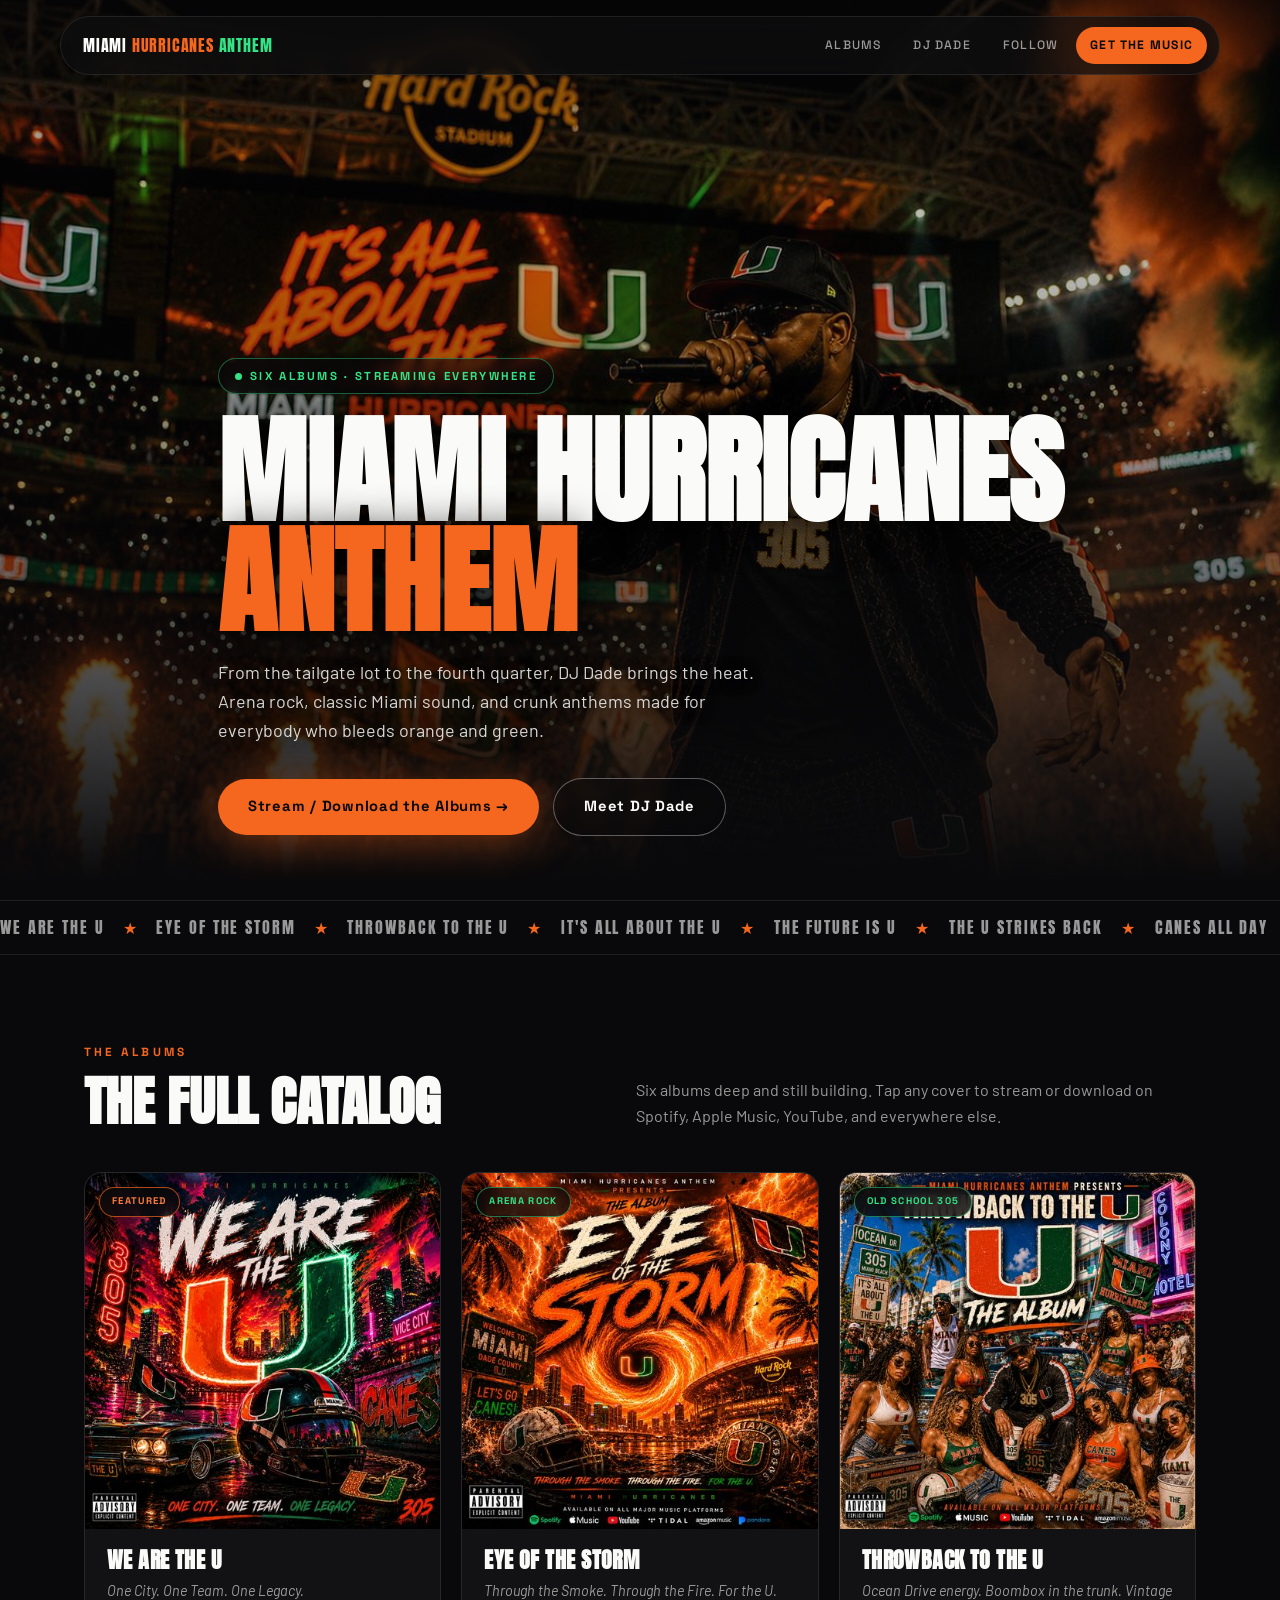
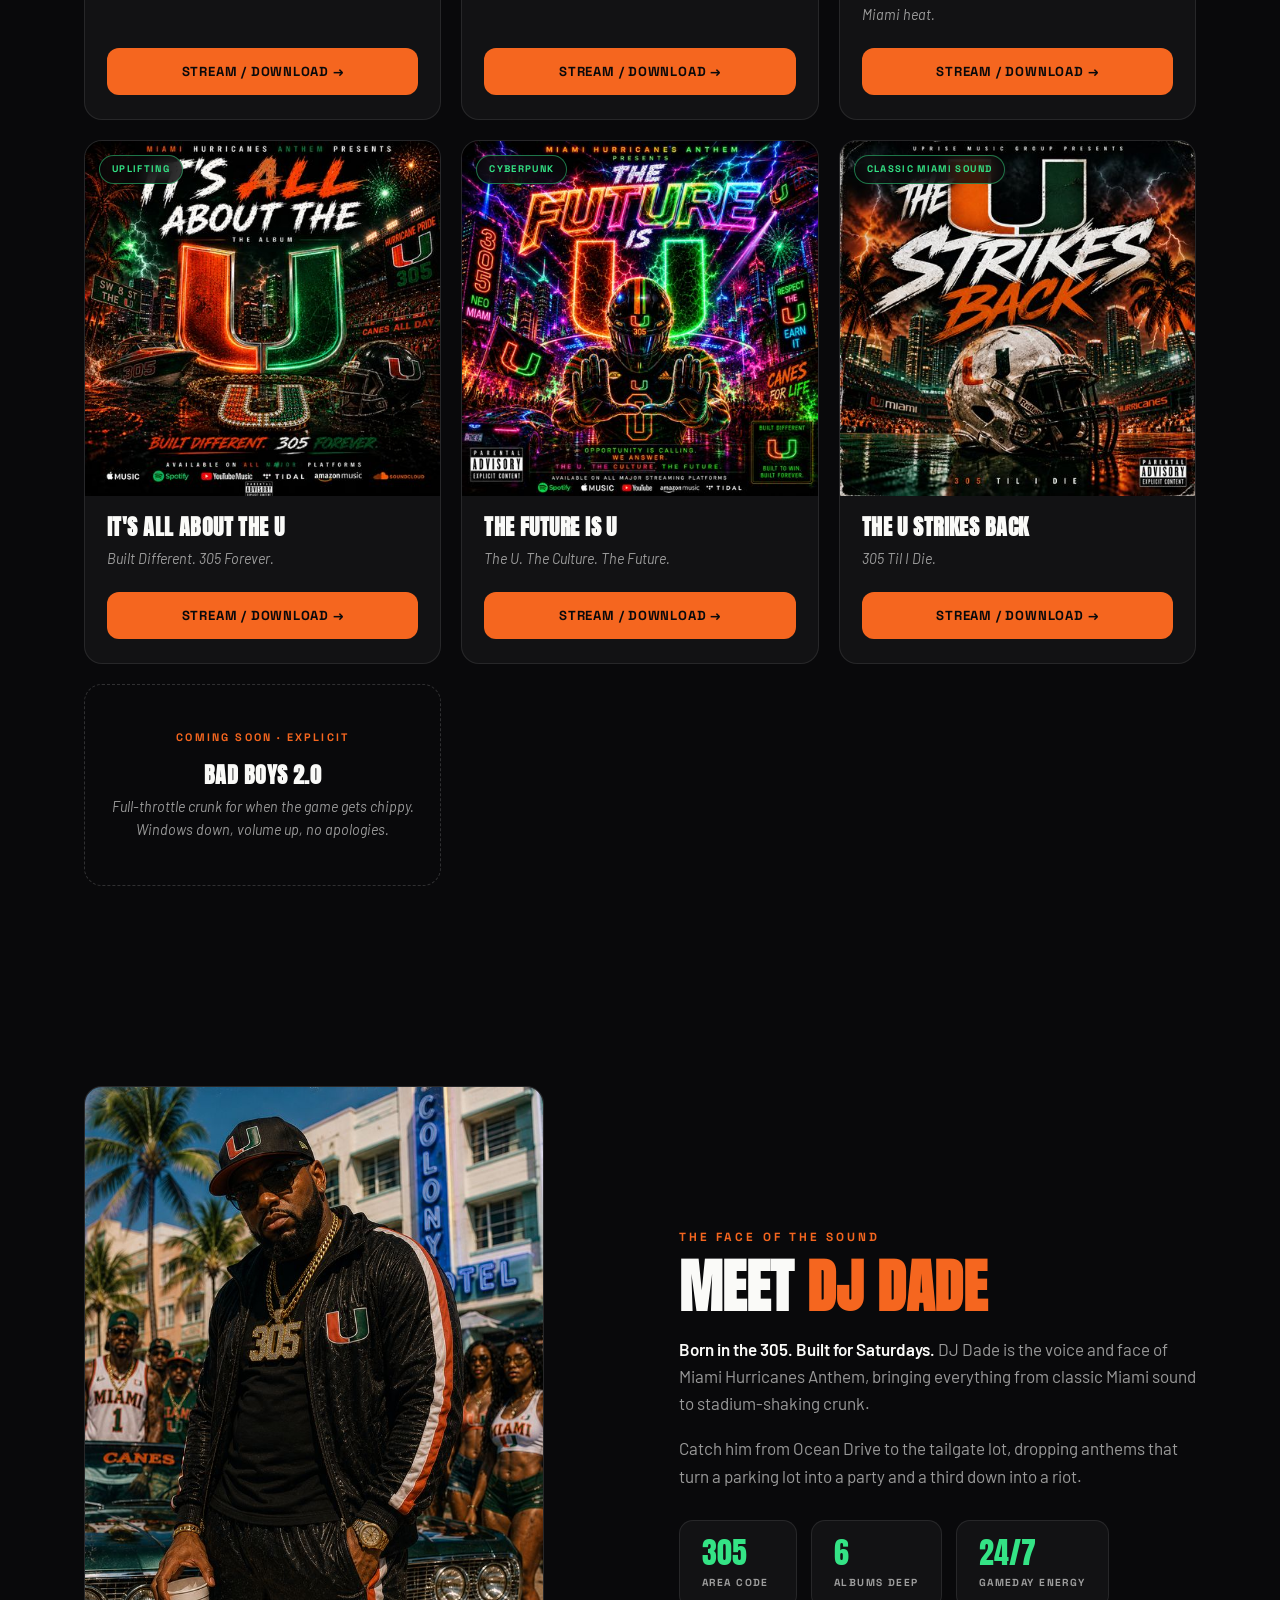
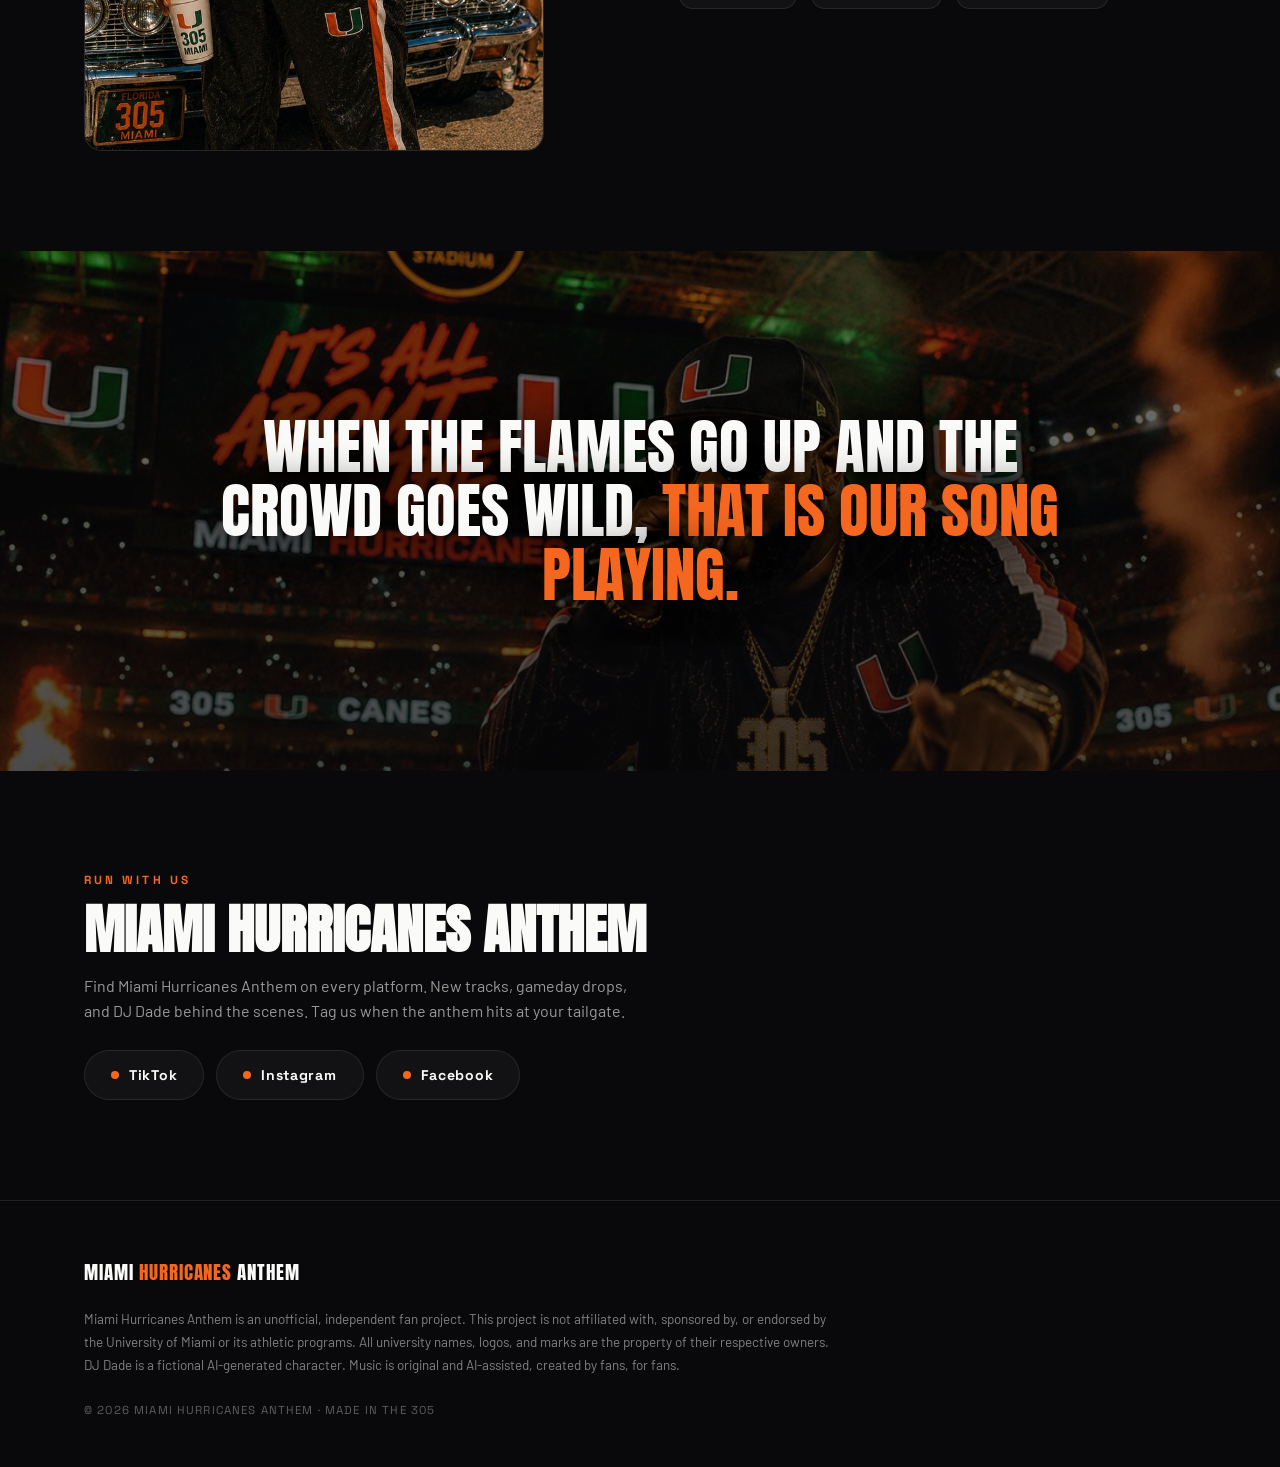
==== Index.html @ da879d1c "Add files via upload" ====
<!DOCTYPE html>
<html lang="en">
<head>
<meta charset="UTF-8">
<meta name="viewport" content="width=device-width, initial-scale=1.0">
<title>Miami Hurricanes Anthem — Gameday Anthems from the 305</title>
<meta name="description" content="Miami Hurricanes Anthem is the soundtrack of Canes gameday. Six albums of anthems from DJ Dade. Stream and download on all major platforms.">
<link rel="preconnect" href="https://fonts.googleapis.com">
<link rel="preconnect" href="https://fonts.gstatic.com" crossorigin>
<link href="https://fonts.googleapis.com/css2?family=Anton&family=Barlow:ital,wght@0,400;0,500;0,600;0,700;1,400&family=Space+Grotesk:wght@500;700&display=swap" rel="stylesheet">
<style>
  :root {
    --ink: #FAFAF8;
    --bg: #09090B;                 /* true black */
    --panel: #121214;
    --panel-2: #1A1A1D;
    --line: rgba(255, 255, 255, 0.09);
    --orange: #F5661F;
    --orange-hot: #FF7E3D;
    --green: #1FAE5E;
    --green-neon: #34E385;
    --muted: rgba(250, 250, 248, 0.6);
    --display: 'Anton', Impact, sans-serif;
    --body: 'Barlow', -apple-system, sans-serif;
    --utility: 'Space Grotesk', monospace;
    --max: 1160px;
    --radius: 18px;
  }

  * { margin: 0; padding: 0; box-sizing: border-box; }
  html { scroll-behavior: smooth; }
  body {
    background: var(--bg);
    color: var(--ink);
    font-family: var(--body);
    font-size: 17px;
    line-height: 1.6;
    overflow-x: hidden;
    -webkit-font-smoothing: antialiased;
  }
  ::selection { background: var(--orange); color: var(--bg); }
  a { color: inherit; }
  img { display: block; max-width: 100%; }
  .wrap { max-width: var(--max); margin: 0 auto; padding: 0 24px; }
  section, .anchor-target { scroll-margin-top: 88px; }

  /* ---------- NAV ---------- */
  nav {
    position: fixed; top: 16px; left: 0; right: 0; z-index: 50;
    pointer-events: none;
  }
  .nav-inner {
    pointer-events: auto;
    max-width: var(--max); margin: 0 auto;
    display: flex; align-items: center; justify-content: space-between; gap: 16px;
    background: rgba(14, 14, 16, 0.72);
    backdrop-filter: blur(16px);
    border: 1px solid var(--line);
    border-radius: 999px;
    padding: 10px 12px 10px 22px;
    margin-left: 24px; margin-right: 24px;
  }
  @media (min-width: 1220px) { .nav-inner { margin-left: auto; margin-right: auto; } }
  .nav-brand {
    font-family: var(--display);
    font-size: 1rem;
    letter-spacing: 0.05em;
    text-decoration: none;
    text-transform: uppercase;
    white-space: nowrap;
  }
  .nav-brand .o { color: var(--orange); }
  .nav-brand .g { color: var(--green-neon); }
  .nav-links { display: flex; gap: 4px; align-items: center; }
  .nav-links a {
    text-decoration: none;
    font-family: var(--utility);
    font-size: 0.76rem;
    font-weight: 500;
    letter-spacing: 0.1em;
    text-transform: uppercase;
    color: var(--muted);
    padding: 9px 14px;
    border-radius: 999px;
    transition: color 0.2s, background 0.2s;
  }
  .nav-links a:hover, .nav-links a:focus-visible { color: var(--ink); background: rgba(255,255,255,0.06); }
  .nav-cta {
    background: var(--orange);
    color: var(--bg) !important;
    font-weight: 700 !important;
  }
  .nav-cta:hover, .nav-cta:focus-visible { background: var(--orange-hot) !important; }
  @media (max-width: 760px) { .nav-links a:not(.nav-cta) { display: none; } }

  /* ---------- HERO ---------- */
  header.hero {
    position: relative;
    min-height: 100svh;
    display: flex; align-items: flex-end;
    isolation: isolate;
    padding: 140px 0 0;
  }
  .hero-bg {
    position: absolute; inset: 0; z-index: -2;
    background-image: url([data-uri]);
    background-size: cover;
    background-position: center 20%;
  }
  .hero-bg::after {
    content: '';
    position: absolute; inset: 0;
    background:
      linear-gradient(to top, var(--bg) 2%, rgba(9,9,11,0.5) 42%, rgba(9,9,11,0.25) 75%, rgba(9,9,11,0.55) 100%);
  }
  .hero-content { padding-bottom: 64px; }
  .hero-chip {
    display: inline-flex; align-items: center; gap: 8px;
    font-family: var(--utility);
    font-size: 0.72rem;
    font-weight: 700;
    letter-spacing: 0.2em;
    text-transform: uppercase;
    color: var(--green-neon);
    border: 1px solid rgba(52, 227, 133, 0.4);
    background: rgba(9, 9, 11, 0.55);
    backdrop-filter: blur(6px);
    padding: 8px 16px;
    border-radius: 999px;
    margin-bottom: 22px;
  }
  .hero-chip .pulse {
    width: 7px; height: 7px; border-radius: 50%;
    background: var(--green-neon);
    animation: pulse 2s ease-in-out infinite;
  }
  @keyframes pulse { 0%, 100% { opacity: 1; } 50% { opacity: 0.3; } }
  .hero h1 {
    font-family: var(--display);
    font-size: clamp(3rem, 9.5vw, 7.4rem);
    line-height: 0.93;
    text-transform: uppercase;
    margin-bottom: 22px;
    text-shadow: 0 6px 40px rgba(0,0,0,0.9);
  }
  .hero h1 .accent { color: var(--orange); display: block; }
  .hero p.lede {
    max-width: 560px;
    font-size: 1.12rem;
    color: rgba(250,250,248,0.85);
    margin-bottom: 34px;
    text-shadow: 0 2px 16px rgba(0,0,0,0.9);
  }
  .cta-row { display: flex; gap: 14px; flex-wrap: wrap; align-items: center; }
  .btn {
    display: inline-flex; align-items: center; gap: 10px;
    text-decoration: none;
    font-family: var(--utility);
    font-weight: 700;
    font-size: 0.92rem;
    letter-spacing: 0.05em;
    padding: 16px 30px;
    border-radius: 999px;
    transition: transform 0.15s, box-shadow 0.2s, background 0.2s, border-color 0.2s, color 0.2s;
  }
  .btn-primary {
    background: var(--orange);
    color: var(--bg);
    box-shadow: 0 8px 40px rgba(245, 102, 31, 0.4);
  }
  .btn-primary:hover, .btn-primary:focus-visible {
    background: var(--orange-hot);
    transform: translateY(-2px);
    box-shadow: 0 12px 52px rgba(245, 102, 31, 0.55);
  }
  .btn-ghost {
    border: 1px solid rgba(250,250,248,0.35);
    color: var(--ink);
    background: rgba(9,9,11,0.4);
    backdrop-filter: blur(6px);
  }
  .btn-ghost:hover, .btn-ghost:focus-visible { border-color: var(--green-neon); color: var(--green-neon); }

  /* ---------- TICKER ---------- */
  .ticker {
    border-top: 1px solid var(--line);
    border-bottom: 1px solid var(--line);
    background: var(--bg);
    overflow: hidden;
    padding: 14px 0;
    display: flex;
  }
  .ticker-track {
    display: flex;
    gap: 0;
    white-space: nowrap;
    animation: ticker 36s linear infinite;
    flex-shrink: 0;
    min-width: 100%;
  }
  @keyframes ticker { to { transform: translateX(-100%); } }
  .ticker span {
    font-family: var(--display);
    font-size: 0.98rem;
    letter-spacing: 0.12em;
    text-transform: uppercase;
    color: var(--muted);
    padding-right: 18px;
  }
  .ticker span b { color: var(--orange); font-weight: 400; padding-left: 18px; }

  /* ---------- SECTION SHELL ---------- */
  section { padding: 100px 0; }
  .sec-head { display: flex; align-items: flex-end; justify-content: space-between; gap: 24px; flex-wrap: wrap; margin-bottom: 44px; }
  .sec-label {
    font-family: var(--utility);
    font-size: 0.74rem;
    font-weight: 700;
    letter-spacing: 0.26em;
    text-transform: uppercase;
    color: var(--orange);
    margin-bottom: 12px;
  }
  .sec-title {
    font-family: var(--display);
    font-size: clamp(2rem, 5vw, 3.4rem);
    text-transform: uppercase;
    line-height: 1;
  }
  .sec-intro { max-width: 560px; color: var(--muted); font-size: 1rem; }

  /* ---------- ALBUM GRID ---------- */
  #catalog { padding-top: 88px; }
  .albums { display: grid; grid-template-columns: repeat(auto-fill, minmax(290px, 1fr)); gap: 20px; }
  .album {
    background: var(--panel);
    border: 1px solid var(--line);
    border-radius: var(--radius);
    overflow: hidden;
    display: flex; flex-direction: column;
    transition: transform 0.25s, box-shadow 0.25s, border-color 0.25s;
    position: relative;
  }
  .album:hover {
    transform: translateY(-5px);
    border-color: rgba(245, 102, 31, 0.6);
    box-shadow: 0 24px 60px rgba(0,0,0,0.6), 0 0 0 1px rgba(245,102,31,0.2);
  }
  .album-art { position: relative; overflow: hidden; aspect-ratio: 1; }
  .album-art img { width: 100%; height: 100%; object-fit: cover; transition: transform 0.45s cubic-bezier(0.2, 0.6, 0.2, 1); }
  .album:hover .album-art img { transform: scale(1.05); }
  .album-art .flag {
    position: absolute; top: 14px; left: 14px;
    font-family: var(--utility);
    font-size: 0.6rem;
    font-weight: 700;
    letter-spacing: 0.14em;
    text-transform: uppercase;
    padding: 6px 12px;
    border-radius: 999px;
    background: rgba(9,9,11,0.78);
    backdrop-filter: blur(8px);
    border: 1px solid rgba(52, 227, 133, 0.5);
    color: var(--green-neon);
  }
  .album-art .flag.featured { border-color: rgba(245,102,31,0.7); color: var(--orange-hot); }
  .album-body { padding: 20px 22px 24px; display: flex; flex-direction: column; gap: 8px; flex: 1; }
  .album-body h3 {
    font-family: var(--display);
    font-size: 1.35rem;
    text-transform: uppercase;
    letter-spacing: 0.02em;
    line-height: 1.05;
  }
  .album-body .tagline {
    color: var(--muted);
    font-size: 0.9rem;
    font-style: italic;
    flex: 1;
  }
  .album-cta {
    display: inline-flex; align-items: center; justify-content: center; gap: 10px;
    margin-top: 14px;
    text-decoration: none;
    font-family: var(--utility);
    font-weight: 700;
    font-size: 0.82rem;
    letter-spacing: 0.06em;
    text-transform: uppercase;
    padding: 13px 18px;
    border-radius: 12px;
    background: var(--orange);
    color: var(--bg);
    transition: background 0.2s, transform 0.15s;
  }
  .album-cta:hover, .album-cta:focus-visible { background: var(--orange-hot); transform: translateY(-1px); }
  .album.upcoming { border-style: dashed; border-color: rgba(255,255,255,0.16); justify-content: center; background: transparent; }
  .album.upcoming:hover { box-shadow: none; border-color: rgba(245,102,31,0.5); }
  .album.upcoming .album-body { padding: 44px 26px; text-align: center; align-items: center; }
  .album.upcoming .lbl {
    font-family: var(--utility);
    font-size: 0.68rem; font-weight: 700;
    letter-spacing: 0.2em; text-transform: uppercase;
    color: var(--orange);
    margin-bottom: 10px;
  }

  /* ---------- DJ DADE ---------- */
  .dade-grid {
    display: grid;
    grid-template-columns: 1.05fr 1fr;
    gap: 52px;
    align-items: center;
  }
  @media (max-width: 880px) { .dade-grid { grid-template-columns: 1fr; } }
  .dade-photos { display: grid; grid-template-columns: 1.15fr 1fr; gap: 14px; align-items: start; }
  .dade-photos.single { grid-template-columns: 1fr; max-width: 460px; }
  @media (max-width: 880px) { .dade-photos.single { max-width: 100%; } }
  .dade-photos figure {
    border-radius: var(--radius);
    overflow: hidden;
    border: 1px solid var(--line);
    position: relative;
    background: var(--panel);
  }
  .dade-photos figure:nth-child(2) { margin-top: 40px; }
  @media (max-width: 880px) { .dade-photos figure:nth-child(2) { margin-top: 0; } }
  .dade-photos img { width: 100%; height: 100%; object-fit: cover; transition: transform 0.45s; }
  .dade-photos figure:hover img { transform: scale(1.04); }
  .dade-copy h2 {
    font-family: var(--display);
    font-size: clamp(2.2rem, 5vw, 3.6rem);
    text-transform: uppercase;
    line-height: 0.98;
    margin-bottom: 20px;
  }
  .dade-copy h2 .o { color: var(--orange); }
  .dade-copy p { color: var(--muted); margin-bottom: 18px; }
  .dade-copy p strong { color: var(--ink); font-weight: 600; }
  .dade-stats { display: flex; gap: 14px; margin-top: 30px; flex-wrap: wrap; }
  .dade-stat {
    background: var(--panel);
    border: 1px solid var(--line);
    border-radius: 14px;
    padding: 16px 22px;
    min-width: 118px;
  }
  .dade-stat .num {
    font-family: var(--display);
    font-size: 1.9rem;
    color: var(--green-neon);
    line-height: 1;
  }
  .dade-stat .lbl {
    font-family: var(--utility);
    font-size: 0.64rem;
    font-weight: 700;
    letter-spacing: 0.14em;
    text-transform: uppercase;
    color: var(--muted);
    margin-top: 8px;
  }

  /* ---------- STAGE BREAK ---------- */
  .stage-break {
    position: relative;
    min-height: 520px;
    display: flex; align-items: center; justify-content: center;
    isolation: isolate;
    overflow: hidden;
  }
  .stage-break .bgimg {
    position: absolute; inset: 0; z-index: -2;
    background-image: url([data-uri]);
    background-size: cover;
    background-position: center 25%;
  }
  .stage-break .bgimg::after {
    content: '';
    position: absolute; inset: 0;
    background: linear-gradient(rgba(9,9,11,0.55), rgba(9,9,11,0.72));
  }
  .stage-break blockquote {
    font-family: var(--display);
    font-size: clamp(1.9rem, 5.5vw, 3.8rem);
    text-transform: uppercase;
    text-align: center;
    line-height: 1.05;
    max-width: 940px;
    padding: 0 24px;
    text-shadow: 0 4px 40px rgba(0,0,0,0.9);
  }
  .stage-break blockquote .o { color: var(--orange); }

  /* ---------- SOCIAL ---------- */
  .social-single { max-width: 720px; }
  .social-row { display: flex; gap: 12px; flex-wrap: wrap; margin-top: 8px; }
  .social-chip {
    display: inline-flex; align-items: center; gap: 10px;
    background: var(--panel);
    border: 1px solid var(--line);
    border-radius: 999px;
    padding: 13px 26px;
    text-decoration: none;
    font-family: var(--utility);
    font-weight: 700;
    font-size: 0.88rem;
    letter-spacing: 0.05em;
    transition: border-color 0.2s, color 0.2s, background 0.2s;
  }
  .social-chip:hover, .social-chip:focus-visible { border-color: var(--orange); color: var(--orange-hot); background: var(--panel-2); }
  .social-chip .dot { width: 8px; height: 8px; border-radius: 50%; background: var(--orange); }

  /* ---------- FOOTER ---------- */
  footer { border-top: 1px solid var(--line); padding: 56px 0 48px; }
  .foot-brand {
    font-family: var(--display);
    font-size: 1.2rem;
    letter-spacing: 0.05em;
    text-transform: uppercase;
    margin-bottom: 20px;
  }
  .foot-brand .o { color: var(--orange); }
  .disclaimer {
    max-width: 760px;
    font-size: 0.84rem;
    line-height: 1.7;
    color: rgba(250, 250, 248, 0.5);
    margin-bottom: 24px;
  }
  .foot-meta {
    font-family: var(--utility);
    font-size: 0.72rem;
    letter-spacing: 0.1em;
    text-transform: uppercase;
    color: rgba(250, 250, 248, 0.35);
  }

  @media (prefers-reduced-motion: reduce) {
    * { transition: none !important; animation: none !important; }
    html { scroll-behavior: auto; }
  }
</style>
</head>
<body>

<nav>
  <div class="nav-inner">
    <a class="nav-brand" href="#top">Miami <span class="o">Hurricanes</span> <span class="g">Anthem</span></a>
    <div class="nav-links">
      <a href="#catalog">Albums</a>
      <a href="#djdade">DJ Dade</a>
      <a href="#follow">Follow</a>
      <a class="nav-cta" href="#catalog">Get the Music</a>
    </div>
  </div>
</nav>

<header class="hero anchor-target" id="top">
  <div class="hero-bg" aria-hidden="true"></div>
  <div class="wrap hero-content">
    <div class="hero-chip"><span class="pulse"></span>Six Albums &middot; Streaming Everywhere</div>
    <h1>Miami Hurricanes<span class="accent">Anthem</span></h1>
    <p class="lede">From the tailgate lot to the fourth quarter, DJ Dade brings the heat. Arena rock, classic Miami sound, and crunk anthems made for everybody who bleeds orange and green.</p>
    <div class="cta-row">
      <a class="btn btn-primary" href="#catalog">Stream / Download the Albums &rarr;</a>
      <a class="btn btn-ghost" href="#djdade">Meet DJ Dade</a>
    </div>
  </div>
</header>

<div class="ticker" aria-hidden="true">
  <div class="ticker-track">
    <span>We Are The U<b>&#9733;</b></span><span>Eye of the Storm<b>&#9733;</b></span><span>Throwback to the U<b>&#9733;</b></span><span>It's All About the U<b>&#9733;</b></span><span>The Future Is U<b>&#9733;</b></span><span>The U Strikes Back<b>&#9733;</b></span><span>Canes All Day<b>&#9733;</b></span><span>305 Til I Die<b>&#9733;</b></span>
  </div>
  <div class="ticker-track">
    <span>We Are The U<b>&#9733;</b></span><span>Eye of the Storm<b>&#9733;</b></span><span>Throwback to the U<b>&#9733;</b></span><span>It's All About the U<b>&#9733;</b></span><span>The Future Is U<b>&#9733;</b></span><span>The U Strikes Back<b>&#9733;</b></span><span>Canes All Day<b>&#9733;</b></span><span>305 Til I Die<b>&#9733;</b></span>
  </div>
</div>

<section id="catalog">
  <div class="wrap">
    <div class="sec-head">
      <div>
        <div class="sec-label">The Albums</div>
        <h2 class="sec-title">The Full Catalog</h2>
      </div>
      <p class="sec-intro">Six albums deep and still building. Tap any cover to stream or download on Spotify, Apple Music, YouTube, and everywhere else.</p>
    </div>

    <div class="albums">
      <div class="album">
        <div class="album-art">
          <span class="flag featured">Featured</span>
          <img src="[data-uri]" alt="We Are The U album cover" loading="lazy">
        </div>
        <div class="album-body">
          <h3>We Are The U</h3>
          <p class="tagline">One City. One Team. One Legacy.</p>
          <a class="album-cta" href="https://distrokid.com/hyperfollow/miamihurricanes/we-are-the-u?ref=release" target="_blank" rel="noopener">Stream / Download &rarr;</a>
        </div>
      </div>

      <div class="album">
        <div class="album-art">
          <span class="flag">Arena Rock</span>
          <img src="[data-uri]" alt="Eye of the Storm album cover" loading="lazy">
        </div>
        <div class="album-body">
          <h3>Eye of the Storm</h3>
          <p class="tagline">Through the Smoke. Through the Fire. For the U.</p>
          <a class="album-cta" href="https://distrokid.com/hyperfollow/miamihurricanes/eye-of-the-storm?ref=release" target="_blank" rel="noopener">Stream / Download &rarr;</a>
        </div>
      </div>

      <div class="album">
        <div class="album-art">
          <span class="flag">Old School 305</span>
          <img src="[data-uri]" alt="Throwback to the U album cover" loading="lazy">
        </div>
        <div class="album-body">
          <h3>Throwback to the U</h3>
          <p class="tagline">Ocean Drive energy. Boombox in the trunk. Vintage Miami heat.</p>
          <a class="album-cta" href="https://distrokid.com/hyperfollow/miamihurricanes/throwback-to-the-u?ref=release" target="_blank" rel="noopener">Stream / Download &rarr;</a>
        </div>
      </div>

      <div class="album">
        <div class="album-art">
          <span class="flag">Uplifting</span>
          <img src="[data-uri]" alt="It's All About the U album cover" loading="lazy">
        </div>
        <div class="album-body">
          <h3>It's All About the U</h3>
          <p class="tagline">Built Different. 305 Forever.</p>
          <a class="album-cta" href="https://distrokid.com/hyperfollow/miamihurricanes/its-all-about-the-u?ref=release" target="_blank" rel="noopener">Stream / Download &rarr;</a>
        </div>
      </div>

      <div class="album">
        <div class="album-art">
          <span class="flag">Cyberpunk</span>
          <img src="[data-uri]" alt="The Future Is U album cover" loading="lazy">
        </div>
        <div class="album-body">
          <h3>The Future Is U</h3>
          <p class="tagline">The U. The Culture. The Future.</p>
          <a class="album-cta" href="https://distrokid.com/hyperfollow/miamihurricanes/the-future-is-u?ref=release" target="_blank" rel="noopener">Stream / Download &rarr;</a>
        </div>
      </div>

      <div class="album">
        <div class="album-art">
          <span class="flag">Classic Miami Sound</span>
          <img src="[data-uri]" alt="The U Strikes Back album cover" loading="lazy">
        </div>
        <div class="album-body">
          <h3>The U Strikes Back</h3>
          <p class="tagline">305 Til I Die.</p>
          <a class="album-cta" href="https://distrokid.com/hyperfollow/miamihurricanes/the-u-strikes-back?ref=release" target="_blank" rel="noopener">Stream / Download &rarr;</a>
        </div>
      </div>

      <div class="album upcoming">
        <div class="album-body">
          <div class="lbl">Coming Soon &middot; Explicit</div>
          <h3>Bad Boys 2.0</h3>
          <p class="tagline">Full-throttle crunk for when the game gets chippy. Windows down, volume up, no apologies.</p>
        </div>
      </div>
    </div>
  </div>
</section>

<section id="djdade">
  <div class="wrap">
    <div class="dade-grid">
      <div class="dade-photos single">
        <figure><img src="[data-uri]" alt="DJ Dade on Ocean Drive with a classic Impala" loading="lazy"></figure>
      </div>
      <div class="dade-copy">
        <div class="sec-label">The Face of the Sound</div>
        <h2>Meet <span class="o">DJ Dade</span></h2>
        <p><strong>Born in the 305. Built for Saturdays.</strong> DJ Dade is the voice and face of Miami Hurricanes Anthem, bringing everything from classic Miami sound to stadium-shaking crunk.</p>
        <p>Catch him from Ocean Drive to the tailgate lot, dropping anthems that turn a parking lot into a party and a third down into a riot.</p>
        <div class="dade-stats">
          <div class="dade-stat"><div class="num">305</div><div class="lbl">Area Code</div></div>
          <div class="dade-stat"><div class="num">6</div><div class="lbl">Albums Deep</div></div>
          <div class="dade-stat"><div class="num">24/7</div><div class="lbl">Gameday Energy</div></div>
        </div>
      </div>
    </div>
  </div>
</section>

<div class="stage-break">
  <div class="bgimg" aria-hidden="true"></div>
  <blockquote>When the flames go up and the crowd goes wild, <span class="o">that is our song playing.</span></blockquote>
</div>

<section id="follow">
  <div class="wrap">
    <div class="social-single">
      <div>
        <div class="sec-label">Run With Us</div>
        <h2 class="sec-title" style="margin-bottom: 16px;">Miami Hurricanes Anthem</h2>
        <p class="sec-intro" style="margin-bottom: 26px;">Find Miami Hurricanes Anthem on every platform. New tracks, gameday drops, and DJ Dade behind the scenes. Tag us when the anthem hits at your tailgate.</p>
        <div class="social-row">
          <a class="social-chip" href="https://www.tiktok.com/@justin.martin6619" target="_blank" rel="noopener"><span class="dot"></span>TikTok</a>
          <a class="social-chip" href="https://www.instagram.com/miamihurricanesanthem" target="_blank" rel="noopener"><span class="dot"></span>Instagram</a>
          <a class="social-chip" href="https://www.facebook.com/profile.php?id=61589267996528" target="_blank" rel="noopener"><span class="dot"></span>Facebook</a>
        </div>
      </div>
    </div>
  </div>
</section>

<footer>
  <div class="wrap">
    <div class="foot-brand">Miami <span class="o">Hurricanes</span> Anthem</div>
    <p class="disclaimer">Miami Hurricanes Anthem is an unofficial, independent fan project. This project is not affiliated with, sponsored by, or endorsed by the University of Miami or its athletic programs. All university names, logos, and marks are the property of their respective owners. DJ Dade is a fictional AI-generated character. Music is original and AI-assisted, created by fans, for fans.</p>
    <div class="foot-meta">&copy; 2026 Miami Hurricanes Anthem &middot; Made in the 305</div>
  </div>
</footer>

</body>
</html>
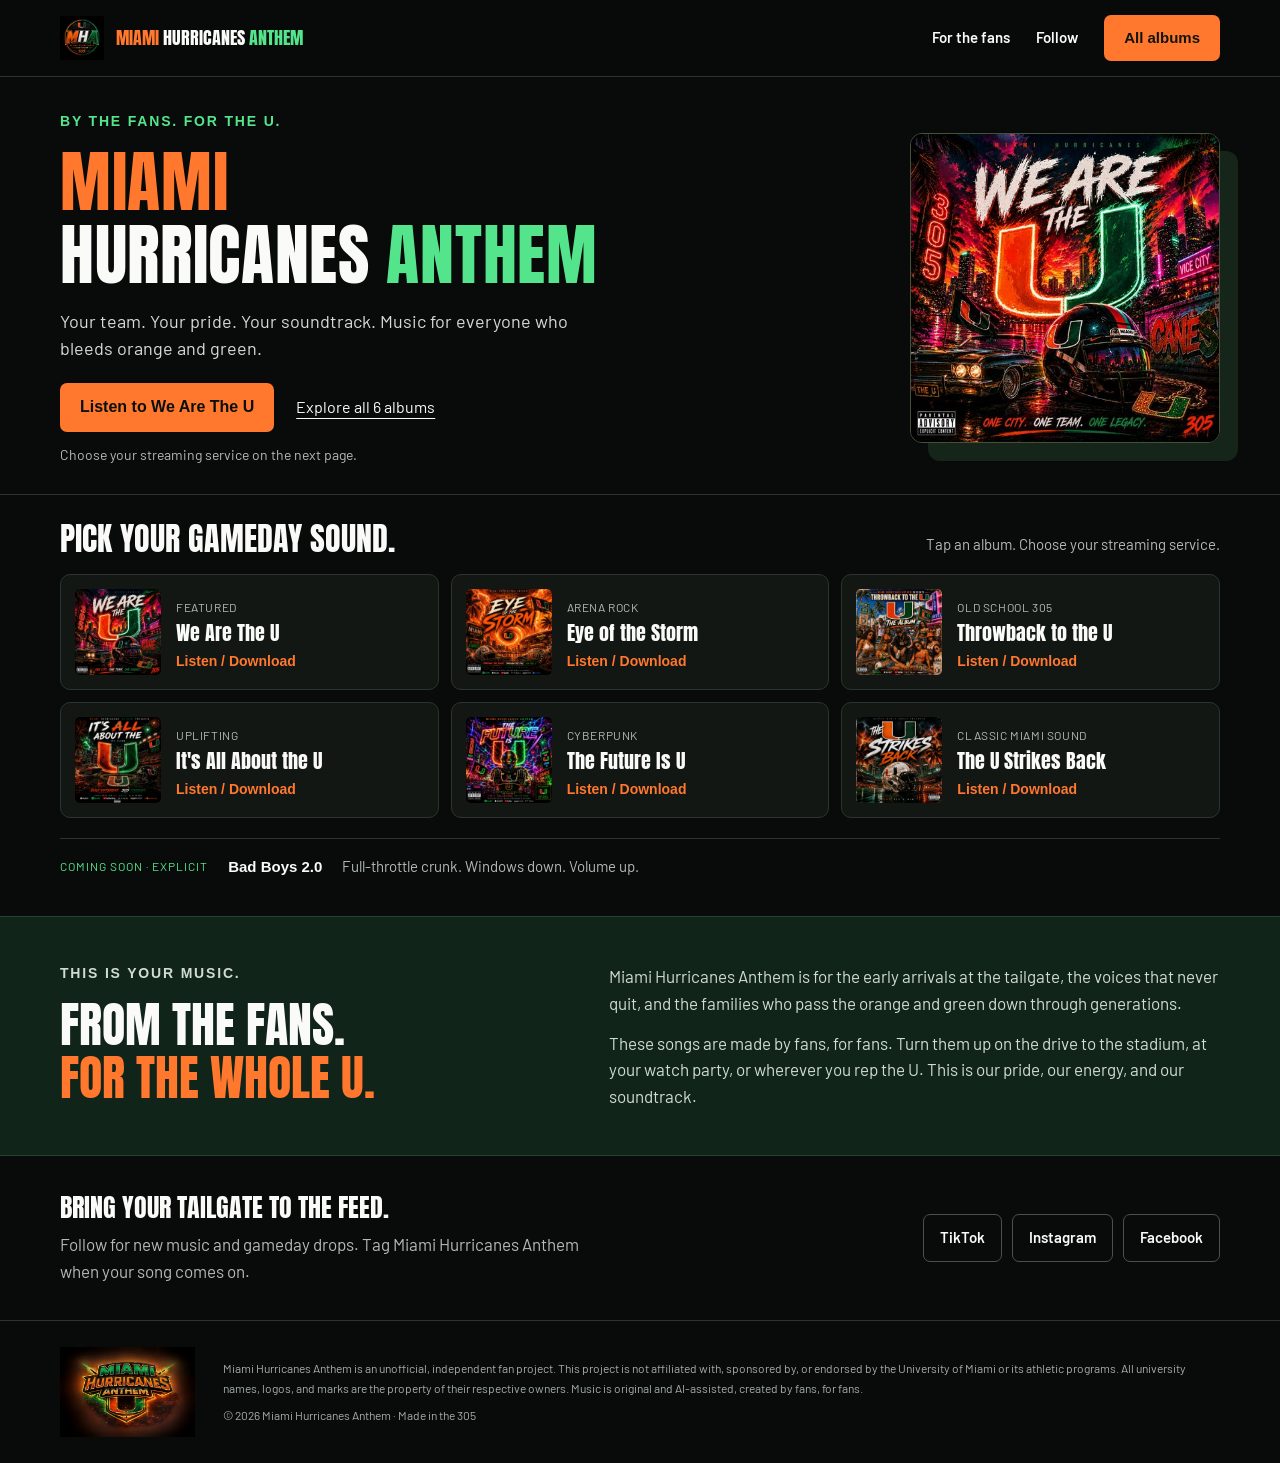
==== commit fb3a1973: "Add files via upload" ====
--- a/Index.html
+++ b/Index.html
@@ -4,624 +4,32 @@
 <meta charset="UTF-8">
 <meta name="viewport" content="width=device-width, initial-scale=1.0">
 <title>Miami Hurricanes Anthem — Gameday Anthems from the 305</title>
-<meta name="description" content="Miami Hurricanes Anthem is the soundtrack of Canes gameday. Six albums of anthems from DJ Dade. Stream and download on all major platforms.">
+<meta name="description" content="Miami Hurricanes Anthem is the soundtrack of Canes gameday. Music made by fans, for fans. Find your Miami gameday soundtrack and choose where to listen.">
+<link rel="icon" type="image/png" href="[data-uri]">
+<link rel="apple-touch-icon" href="https://miamihurricanesanthem.com/logo.png">
+<meta property="og:title" content="Miami Hurricanes Anthem">
+<meta property="og:description" content="By the fans. For the U. Six albums of Miami gameday anthems for everyone who bleeds orange and green.">
+<meta property="og:image" content="https://miamihurricanesanthem.com/logo.png">
+<meta property="og:url" content="https://miamihurricanesanthem.com">
+<meta property="og:type" content="website">
+<meta name="twitter:card" content="summary_large_image">
+<meta name="twitter:title" content="Miami Hurricanes Anthem">
+<meta name="twitter:description" content="By the fans. For the U. Your Miami gameday soundtrack.">
+<meta name="twitter:image" content="https://miamihurricanesanthem.com/logo.png">
 <link rel="preconnect" href="https://fonts.googleapis.com">
 <link rel="preconnect" href="https://fonts.gstatic.com" crossorigin>
 <link href="https://fonts.googleapis.com/css2?family=Anton&family=Barlow:ital,wght@0,400;0,500;0,600;0,700;1,400&family=Space+Grotesk:wght@500;700&display=swap" rel="stylesheet">
 <style>
-  :root {
-    --ink: #FAFAF8;
-    --bg: #09090B;                 /* true black */
-    --panel: #121214;
-    --panel-2: #1A1A1D;
-    --line: rgba(255, 255, 255, 0.09);
-    --orange: #F5661F;
-    --orange-hot: #FF7E3D;
-    --green: #1FAE5E;
-    --green-neon: #34E385;
-    --muted: rgba(250, 250, 248, 0.6);
-    --display: 'Anton', Impact, sans-serif;
-    --body: 'Barlow', -apple-system, sans-serif;
-    --utility: 'Space Grotesk', monospace;
-    --max: 1160px;
-    --radius: 18px;
-  }
-
-  * { margin: 0; padding: 0; box-sizing: border-box; }
-  html { scroll-behavior: smooth; }
-  body {
-    background: var(--bg);
-    color: var(--ink);
-    font-family: var(--body);
-    font-size: 17px;
-    line-height: 1.6;
-    overflow-x: hidden;
-    -webkit-font-smoothing: antialiased;
-  }
-  ::selection { background: var(--orange); color: var(--bg); }
-  a { color: inherit; }
-  img { display: block; max-width: 100%; }
-  .wrap { max-width: var(--max); margin: 0 auto; padding: 0 24px; }
-  section, .anchor-target { scroll-margin-top: 88px; }
-
-  /* ---------- NAV ---------- */
-  nav {
-    position: fixed; top: 16px; left: 0; right: 0; z-index: 50;
-    pointer-events: none;
-  }
-  .nav-inner {
-    pointer-events: auto;
-    max-width: var(--max); margin: 0 auto;
-    display: flex; align-items: center; justify-content: space-between; gap: 16px;
-    background: rgba(14, 14, 16, 0.72);
-    backdrop-filter: blur(16px);
-    border: 1px solid var(--line);
-    border-radius: 999px;
-    padding: 10px 12px 10px 22px;
-    margin-left: 24px; margin-right: 24px;
-  }
-  @media (min-width: 1220px) { .nav-inner { margin-left: auto; margin-right: auto; } }
-  .nav-brand {
-    font-family: var(--display);
-    font-size: 1rem;
-    letter-spacing: 0.05em;
-    text-decoration: none;
-    text-transform: uppercase;
-    white-space: nowrap;
-  }
-  .nav-brand .o { color: var(--orange); }
-  .nav-brand .g { color: var(--green-neon); }
-  .nav-links { display: flex; gap: 4px; align-items: center; }
-  .nav-links a {
-    text-decoration: none;
-    font-family: var(--utility);
-    font-size: 0.76rem;
-    font-weight: 500;
-    letter-spacing: 0.1em;
-    text-transform: uppercase;
-    color: var(--muted);
-    padding: 9px 14px;
-    border-radius: 999px;
-    transition: color 0.2s, background 0.2s;
-  }
-  .nav-links a:hover, .nav-links a:focus-visible { color: var(--ink); background: rgba(255,255,255,0.06); }
-  .nav-cta {
-    background: var(--orange);
-    color: var(--bg) !important;
-    font-weight: 700 !important;
-  }
-  .nav-cta:hover, .nav-cta:focus-visible { background: var(--orange-hot) !important; }
-  @media (max-width: 760px) { .nav-links a:not(.nav-cta) { display: none; } }
-
-  /* ---------- HERO ---------- */
-  header.hero {
-    position: relative;
-    min-height: 100svh;
-    display: flex; align-items: flex-end;
-    isolation: isolate;
-    padding: 140px 0 0;
-  }
-  .hero-bg {
-    position: absolute; inset: 0; z-index: -2;
-    background-image: url([data-uri]